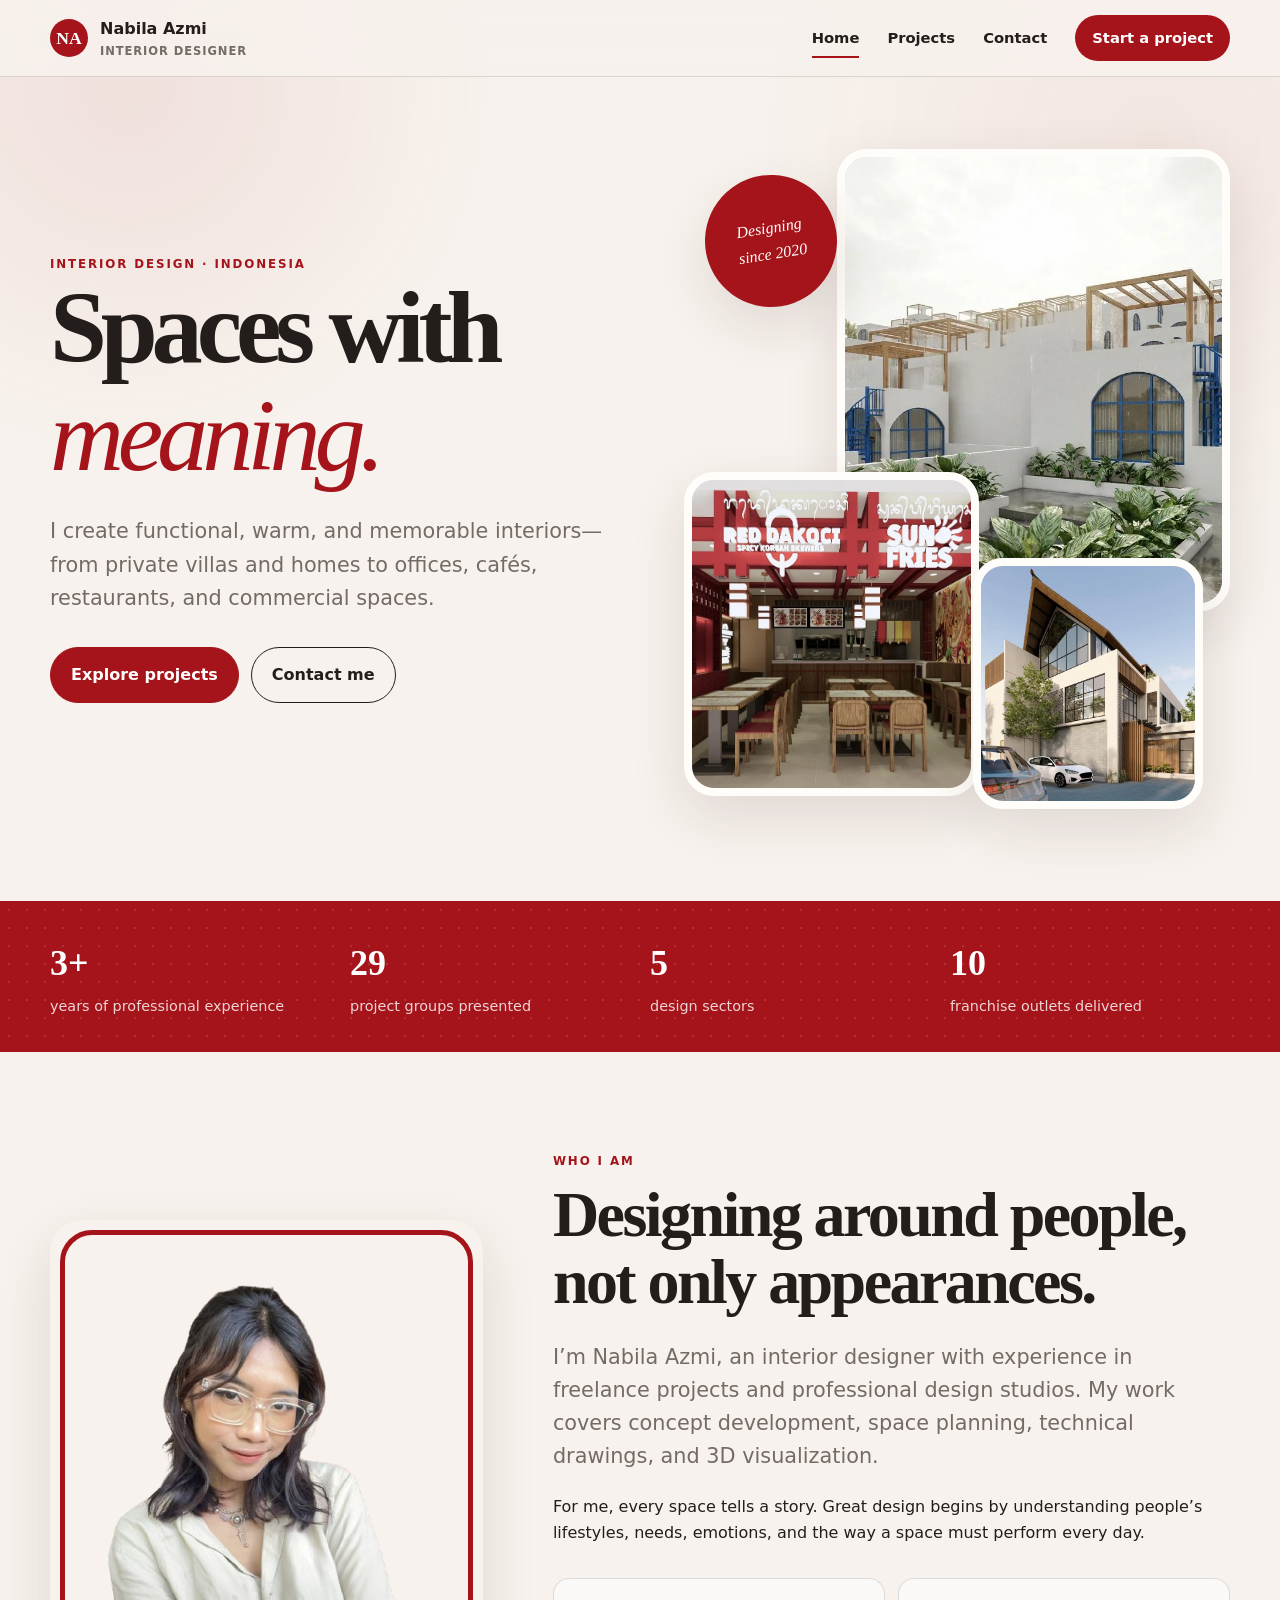
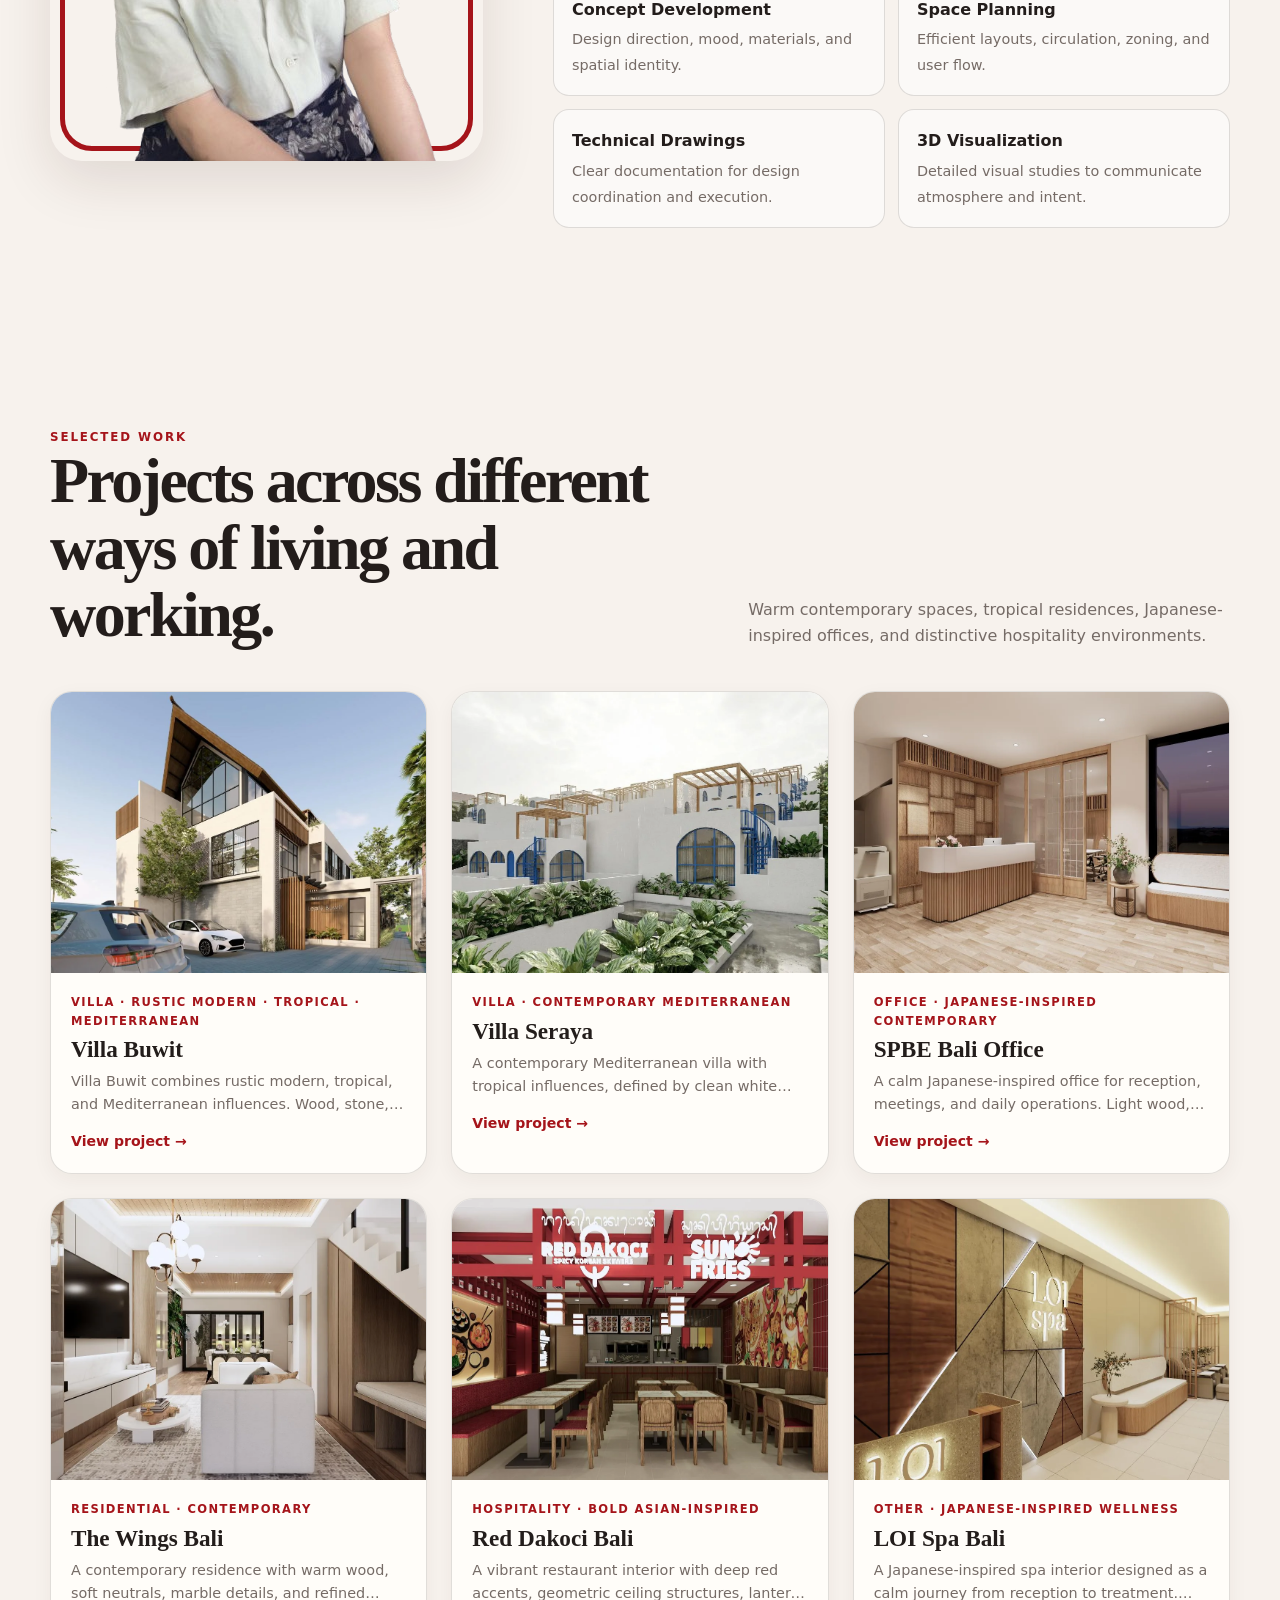
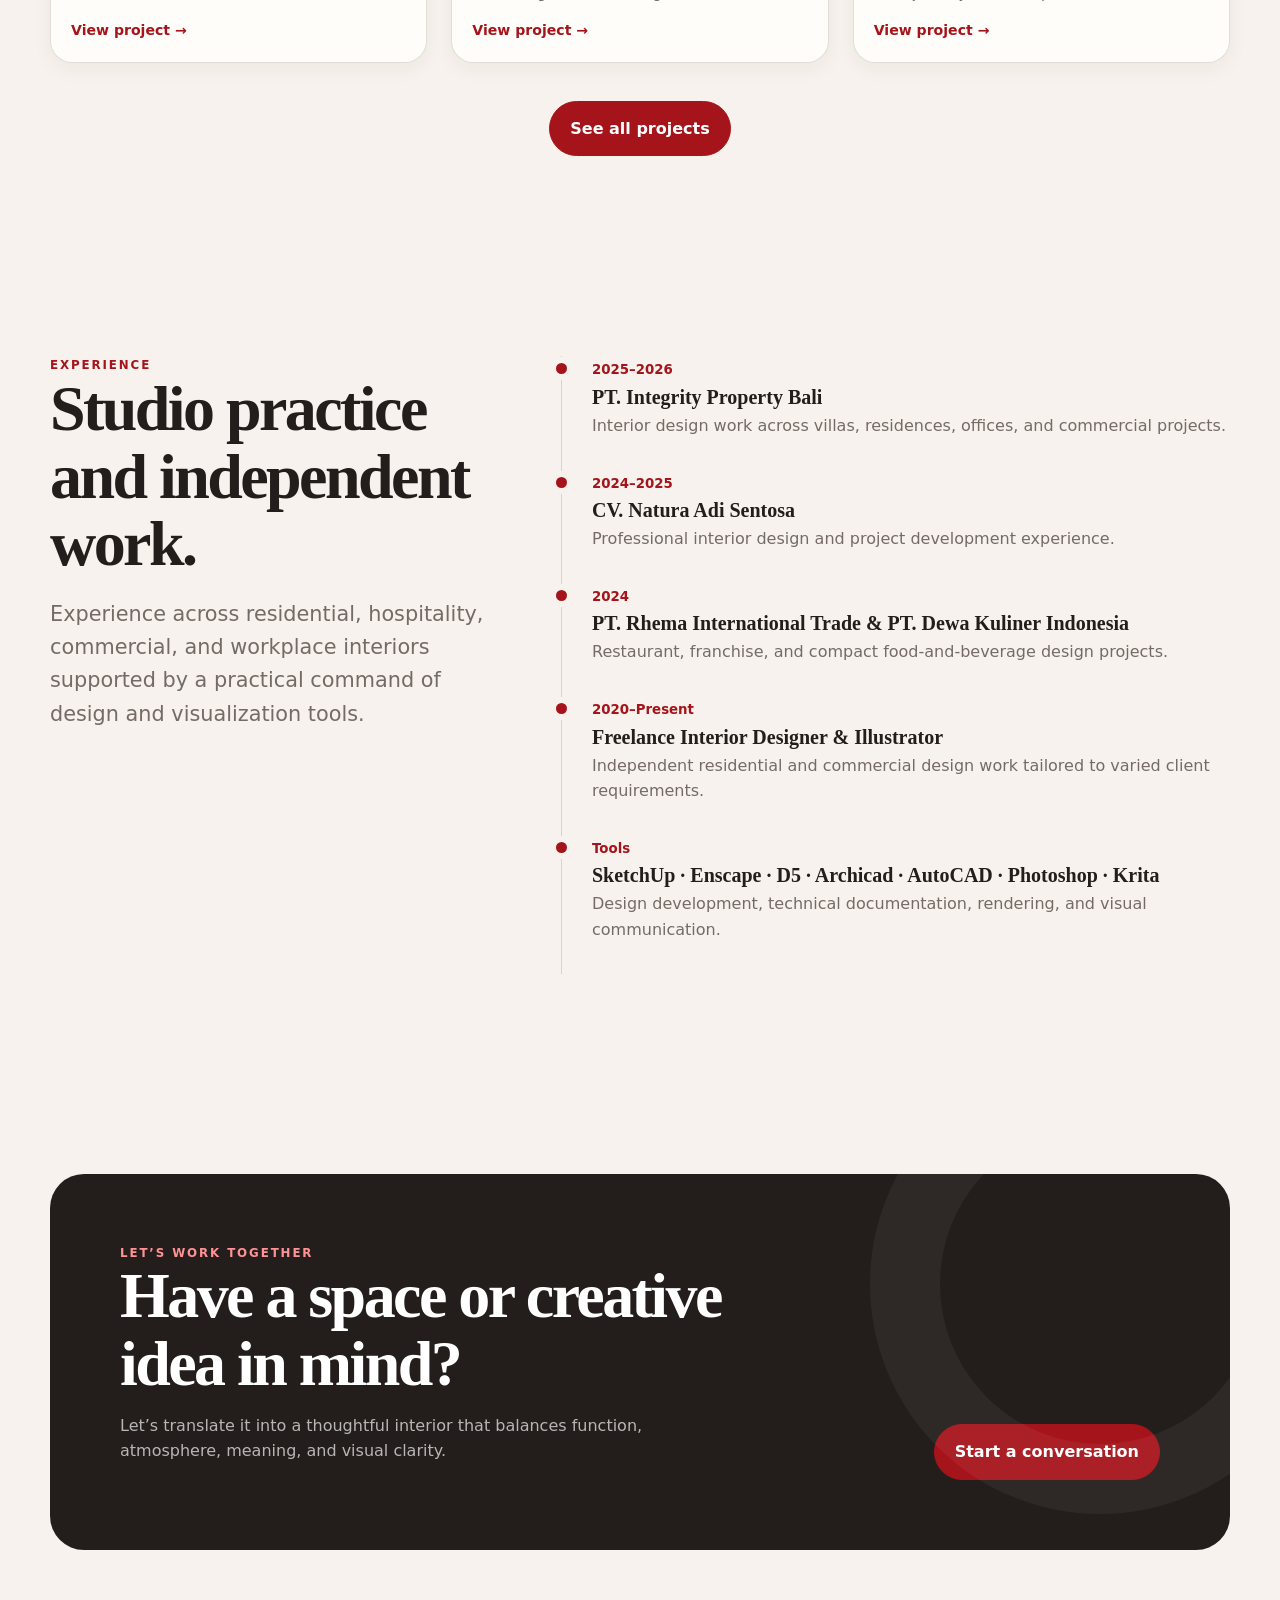
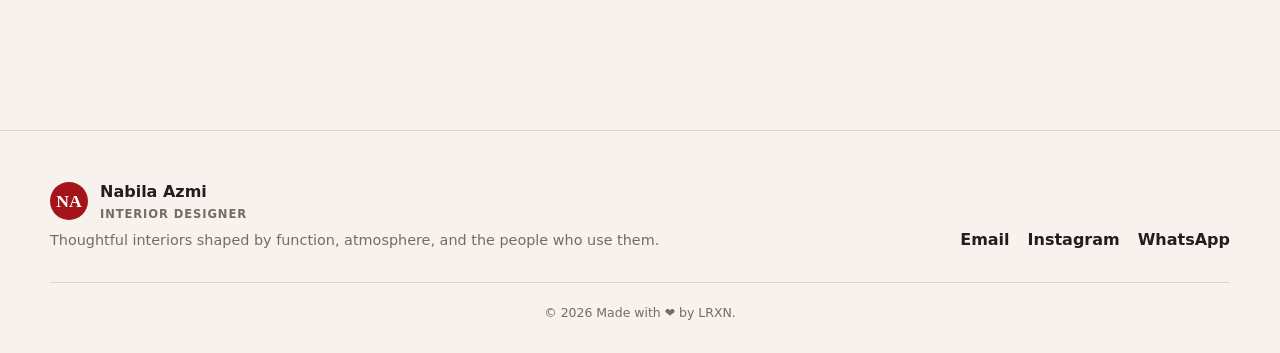
==== index.html @ 7361ea2a "Added new project images and updated README.md" ====
<!doctype html>
<html lang="en">
 <head>
  <meta charset="utf-8"/>
  <meta content="width=device-width,initial-scale=1" name="viewport"/>
  <meta content="Interior design portfolio of Nabila Azmi, featuring villa, residential, office, hospitality, and commercial projects." name="description"/>
  <meta content="#a5141a" name="theme-color"/>
  <title>
   Nabila Azmi — Interior Designer
  </title>
  <link href="/assets/styles.css" rel="stylesheet"/>
 </head>
 <body>
  <!-- Site header and navigation -->
  <header class="site-header">
   <div class="container nav">
    <a class="brand" href="/">
     <span class="brand-mark">
      NA
     </span>
     <span>
      Nabila Azmi
      <small>
       Interior Designer
      </small>
     </span>
    </a>
    <button aria-expanded="false" aria-label="Open navigation" class="menu-btn">
     ☰
    </button>
    <nav aria-label="Primary navigation" class="nav-links">
     <a aria-current="page" href="/">
      Home
     </a>
     <a href="/projects/">
      Projects
     </a>
     <a href="/contact/">
      Contact
     </a>
     <a class="nav-cta" href="/contact/">
      Start a project
     </a>
    </nav>
   </div>
  </header>
  <main>
   <!-- Hero -->
   <section class="hero">
    <div class="container hero-grid">
     <div class="hero-copy reveal">
      <div class="eyebrow">
       Interior design · Indonesia
      </div>
      <h1>
       Spaces with
       <em>
        meaning.
       </em>
      </h1>
      <p class="lead">
       I create functional, warm, and memorable interiors—from private villas and homes to offices, cafés, restaurants, and commercial spaces.
      </p>
      <div class="actions">
       <a class="btn btn-primary" href="/projects/">
        Explore projects
       </a>
       <a class="btn btn-ghost" href="/contact/">
        Contact me
       </a>
      </div>
     </div>
     <div class="hero-collage reveal">
      <div class="hero-card one">
       <img alt="Villa Seraya exterior" src="/assets/images/villa-seraya-01.webp"/>
      </div>
      <div class="hero-card two">
       <img alt="Red Dakoci restaurant" src="/assets/images/red-dakoci-bali-01.webp"/>
      </div>
      <div class="hero-card three">
       <img alt="Villa Buwit exterior" src="/assets/images/villa-buwit-01.webp"/>
      </div>
      <div class="hero-badge">
       Designing
       <br/>
       since 2020
      </div>
     </div>
    </div>
   </section>
   <!-- Dot Band -->
   <section class="dot-band">
    <div class="container stats">
     <div class="stat">
      <strong>
       3+
      </strong>
      <span>
       years of professional experience
      </span>
     </div>
     <div class="stat">
      <strong>
       29
      </strong>
      <span>
       project groups presented
      </span>
     </div>
     <div class="stat">
      <strong>
       5
      </strong>
      <span>
       design sectors
      </span>
     </div>
     <div class="stat">
      <strong>
       10
      </strong>
      <span>
       franchise outlets delivered
      </span>
     </div>
    </div>
   </section>
   <!-- Section -->
   <section class="section">
    <div class="container about-grid">
     <div class="portrait reveal">
      <img alt="Portrait of Nabila Azmi" src="/assets/images/nabila-profile-portrait.webp"/>
     </div>
     <div class="about-copy reveal">
      <div class="eyebrow">
       Who I am
      </div>
      <h2>
       Designing around people, not only appearances.
      </h2>
      <p class="lead">
       I’m Nabila Azmi, an interior designer with experience in freelance projects and professional design studios. My work covers concept development, space planning, technical drawings, and 3D visualization.
      </p>
      <p>
       For me, every space tells a story. Great design begins by understanding people’s lifestyles, needs, emotions, and the way a space must perform every day.
      </p>
      <div class="capabilities">
       <div class="capability">
        <strong>
         Concept Development
        </strong>
        <span>
         Design direction, mood, materials, and spatial identity.
        </span>
       </div>
       <div class="capability">
        <strong>
         Space Planning
        </strong>
        <span>
         Efficient layouts, circulation, zoning, and user flow.
        </span>
       </div>
       <div class="capability">
        <strong>
         Technical Drawings
        </strong>
        <span>
         Clear documentation for design coordination and execution.
        </span>
       </div>
       <div class="capability">
        <strong>
         3D Visualization
        </strong>
        <span>
         Detailed visual studies to communicate atmosphere and intent.
        </span>
       </div>
      </div>
     </div>
    </div>
   </section>
   <!-- Section -->
   <section class="section">
    <div class="container">
     <div class="section-head">
      <div>
       <div class="eyebrow">
        Selected work
       </div>
       <h2>
        Projects across different ways of living and working.
       </h2>
      </div>
      <p>
       Warm contemporary spaces, tropical residences, Japanese-inspired offices, and distinctive hospitality environments.
      </p>
     </div>
     <div class="project-grid">
      <article aria-label="View Villa Buwit" class="project-card reveal" data-open-project="villa-buwit" role="button" tabindex="0">
       <div class="project-media">
        <img alt="Villa Buwit interior design" loading="lazy" src="/assets/images/villa-buwit-01.webp"/>
       </div>
       <div class="project-body">
        <div class="project-meta">
         Villa · Rustic Modern · Tropical · Mediterranean
        </div>
        <h3>
         Villa Buwit
        </h3>
        <p>
         Villa Buwit combines rustic modern, tropical, and Mediterranean influences. Wood, stone, clean geometry, and a relaxed material palette create a warm home that sits comfortably within its natural setting.
        </p>
        <div class="view-link">
         View project →
        </div>
       </div>
      </article>
      <article aria-label="View Villa Seraya" class="project-card reveal" data-open-project="villa-seraya" role="button" tabindex="0">
       <div class="project-media">
        <img alt="Villa Seraya interior design" loading="lazy" src="/assets/images/villa-seraya-01.webp"/>
       </div>
       <div class="project-body">
        <div class="project-meta">
         Villa · Contemporary Mediterranean
        </div>
        <h3>
         Villa Seraya
        </h3>
        <p>
         A contemporary Mediterranean villa with tropical influences, defined by clean white architecture, blue arched openings, warm wood accents, and lush planting. The result is airy, serene, and resort-like.
        </p>
        <div class="view-link">
         View project →
        </div>
       </div>
      </article>
      <article aria-label="View SPBE Bali Office" class="project-card reveal" data-open-project="spbe-bali-office" role="button" tabindex="0">
       <div class="project-media">
        <img alt="SPBE Bali Office interior design" loading="lazy" src="/assets/images/spbe-bali-office-01.webp"/>
       </div>
       <div class="project-body">
        <div class="project-meta">
         Office · Japanese-inspired Contemporary
        </div>
        <h3>
         SPBE Bali Office
        </h3>
        <p>
         A calm Japanese-inspired office for reception, meetings, and daily operations. Light wood, soft neutrals, translucent partitions, integrated storage, curved forms, and panoramic glazing create order, openness, and functional privacy.
        </p>
        <div class="view-link">
         View project →
        </div>
       </div>
      </article>
      <article aria-label="View The Wings Bali" class="project-card reveal" data-open-project="the-wings-bali" role="button" tabindex="0">
       <div class="project-media">
        <img alt="The Wings Bali interior design" loading="lazy" src="/assets/images/the-wings-bali-01.webp"/>
       </div>
       <div class="project-body">
        <div class="project-meta">
         Residential · Contemporary
        </div>
        <h3>
         The Wings Bali
        </h3>
        <p>
         A contemporary residence with warm wood, soft neutrals, marble details, and refined lighting. Integrated storage, a geometric green feature wall, and the private pool build a clear indoor-outdoor relationship.
        </p>
        <div class="view-link">
         View project →
        </div>
       </div>
      </article>
      <article aria-label="View Red Dakoci Bali" class="project-card reveal" data-open-project="red-dakoci-bali" role="button" tabindex="0">
       <div class="project-media">
        <img alt="Red Dakoci Bali interior design" loading="lazy" src="/assets/images/red-dakoci-bali-01.webp"/>
       </div>
       <div class="project-body">
        <div class="project-meta">
         Hospitality · Bold Asian-inspired
        </div>
        <h3>
         Red Dakoci Bali
        </h3>
        <p>
         A vibrant restaurant interior with deep red accents, geometric ceiling structures, lantern-style lighting, murals, and timber finishes. Flexible table configurations and balanced neutral elements make the space energetic yet comfortable.
        </p>
        <div class="view-link">
         View project →
        </div>
       </div>
      </article>
      <article aria-label="View LOI Spa Bali" class="project-card reveal" data-open-project="loi-spa-bali" role="button" tabindex="0">
       <div class="project-media">
        <img alt="LOI Spa Bali interior design" loading="lazy" src="/assets/images/loi-spa-bali-01.webp"/>
       </div>
       <div class="project-body">
        <div class="project-meta">
         Other · Japanese-inspired Wellness
        </div>
        <h3>
         LOI Spa Bali
        </h3>
        <p>
         A Japanese-inspired spa interior designed as a calm journey from reception to treatment. Natural wood, textured stone, timber screens, concealed lighting, and softly separated treatment zones support comfort, privacy, and smooth circulation.
        </p>
        <div class="view-link">
         View project →
        </div>
       </div>
      </article>
     </div>
     <div class="actions" style="justify-content:center;margin-top:38px">
      <a class="btn btn-primary" href="/projects/">
       See all projects
      </a>
     </div>
    </div>
   </section>
   <!-- Section -->
   <section class="section">
    <div class="container experience">
     <div>
      <div class="eyebrow">
       Experience
      </div>
      <h2>
       Studio practice and independent work.
      </h2>
      <p class="lead">
       Experience across residential, hospitality, commercial, and workplace interiors supported by a practical command of design and visualization tools.
      </p>
     </div>
     <div class="timeline">
      <div class="timeline-item">
       <small>
        2025–2026
       </small>
       <h3>
        PT. Integrity Property Bali
       </h3>
       <p>
        Interior design work across villas, residences, offices, and commercial projects.
       </p>
      </div>
      <div class="timeline-item">
       <small>
        2024–2025
       </small>
       <h3>
        CV. Natura Adi Sentosa
       </h3>
       <p>
        Professional interior design and project development experience.
       </p>
      </div>
      <div class="timeline-item">
       <small>
        2024
       </small>
       <h3>
        PT. Rhema International Trade &amp; PT. Dewa Kuliner Indonesia
       </h3>
       <p>
        Restaurant, franchise, and compact food-and-beverage design projects.
       </p>
      </div>
      <div class="timeline-item">
       <small>
        2020–Present
       </small>
       <h3>
        Freelance Interior Designer &amp; Illustrator
       </h3>
       <p>
        Independent residential and commercial design work tailored to varied client requirements.
       </p>
      </div>
      <div class="timeline-item">
       <small>
        Tools
       </small>
       <h3>
        SketchUp · Enscape · D5 · Archicad · AutoCAD · Photoshop · Krita
       </h3>
       <p>
        Design development, technical documentation, rendering, and visual communication.
       </p>
      </div>
     </div>
    </div>
   </section>
   <!-- Section -->
   <section class="section">
    <div class="container cta-panel reveal">
     <div>
      <div class="eyebrow" style="color:#ff9295">
       Let’s work together
      </div>
      <h2>
       Have a space or creative idea in mind?
      </h2>
      <p>
       Let’s translate it into a thoughtful interior that balances function, atmosphere, meaning, and visual clarity.
      </p>
     </div>
     <div class="actions">
      <a class="btn btn-primary" href="/contact/">
       Start a conversation
      </a>
     </div>
    </div>
   </section>
  </main>
  <!-- Site footer -->
  <footer class="footer">
   <div class="container">
    <div class="footer-grid">
     <div>
      <a class="brand" href="/">
       <span class="brand-mark">
        NA
       </span>
       <span>
        Nabila Azmi
        <small>
         Interior Designer
        </small>
       </span>
      </a>
      <p>
       Thoughtful interiors shaped by function, atmosphere, and the people who use them.
      </p>
     </div>
     <div class="socials">
      <a href="mailto:nabilaazmidew770@gmail.com">
       Email
      </a>
      <a href="https://instagram.com/nbilaazmiii" rel="noreferrer" target="_blank">
       Instagram
      </a>
      <a href="https://wa.me/6281224965706" rel="noreferrer" target="_blank">
       WhatsApp
      </a>
     </div>
    </div>
    <div class="copyright">
     ©
     <span data-year="">
     </span>
     Made with ❤️ by <a href="https://www.instagram.com/larxion0/" target="_blank">LRXN</a>.
    </div>
   </div>
  </footer>
  <script src="/assets/projects.js">
  </script>
  <script src="/assets/script.js">
  </script>
 </body>
</html>
---- assets/styles.css ----
:root {
  --bg: #f7f2ed;
  --surface: #fffdf9;
  --text: #231d1b;
  --muted: #756b66;
  --accent: #a5141a;
  --accent-dark: #781014;
  --line: rgba(35,29,27,.14);
  --shadow: 0 20px 55px rgba(55,25,19,.12);
  --radius: 24px;
  --max: 1180px;
}

* {
  box-sizing:border-box
}

html {
  scroll-behavior:smooth
}

body {
  margin: 0;
  background: var(--bg);
  color: var(--text);
  font-family: Inter,ui-sans-serif,system-ui,-apple-system,BlinkMacSystemFont,"Segoe UI",sans-serif;
  line-height:1.6
}

body::before {
  content: "";
  position: fixed;
  inset: 0;
  pointer-events: none;
  z-index: -2;
  background:radial-gradient(circle at 10% 10%,rgba(165,20,26,.08),transparent 23rem),radial-gradient(circle at 90% 16%,rgba(165,20,26,.05),transparent 25rem)
}

a {
  color: inherit;
  text-decoration:none
}

img {
  max-width: 100%;
  display:block
}

.container {
  width: min(calc(100% - 40px),var(--max));
  margin-inline:auto
}

.eyebrow {
  text-transform: uppercase;
  letter-spacing: .16em;
  font-size: .74rem;
  font-weight: 800;
  color:var(--accent)
}

h1,h2,h3 {
  font-family: Georgia,"Times New Roman",serif;
  line-height: 1.05;
  margin:0
}

h1 {
  font-size: clamp(3.2rem,8vw,7.4rem);
  letter-spacing:-.06em
}

h2 {
  font-size: clamp(2.2rem,5vw,4rem);
  letter-spacing:-.04em
}

h3 {
  font-size:1.45rem
}

.lead {
  font-size: clamp(1.05rem,2vw,1.3rem);
  color: var(--muted);
  max-width:62ch
}

.section {
  padding:100px 0
}

.section-head {
  display: flex;
  align-items: end;
  justify-content: space-between;
  gap: 30px;
  margin-bottom:42px
}

.section-head p {
  max-width: 48ch;
  color: var(--muted);
  margin:0
}

.site-header {
  position: sticky;
  top: 0;
  z-index: 40;
  background: rgba(247,242,237,.86);
  backdrop-filter: blur(15px);
  border-bottom:1px solid var(--line)
}

.nav {
  height: 76px;
  display: flex;
  align-items: center;
  justify-content:space-between
}

.brand {
  display: flex;
  align-items: center;
  gap: 12px;
  font-weight:800
}

.brand-mark {
  width: 38px;
  height: 38px;
  border-radius: 50%;
  background: var(--accent);
  color: white;
  display: grid;
  place-items: center;
  font-family: Georgia,serif;
  font-size:1.1rem
}

.brand small {
  display: block;
  color: var(--muted);
  font-weight: 600;
  font-size: .72rem;
  letter-spacing: .08em;
  text-transform:uppercase
}

.nav-links {
  display: flex;
  align-items: center;
  gap: 28px;
  font-weight: 700;
  font-size:.92rem
}

.nav-links a {
  position:relative
}

.nav-links a::after {
  content: "";
  position: absolute;
  left: 0;
  right: 100%;
  bottom: -8px;
  height: 2px;
  background: var(--accent);
  transition:.25s
}

.nav-links a:hover::after,.nav-links a[aria-current="page"]::after {
  right:0
}

.nav-cta {
  background: var(--accent);
  color: white!important;
  padding: 11px 17px;
  border-radius:999px
}

.nav-cta::after {
  display:none
}

.menu-btn {
  display: none;
  background: none;
  border: 0;
  font-size:1.5rem
}

.hero {
  min-height: calc(100vh - 76px);
  display: grid;
  align-items: center;
  padding: 70px 0 90px;
  overflow:hidden
}

.hero-grid {
  display: grid;
  grid-template-columns: 1.02fr .98fr;
  gap: 65px;
  align-items:center
}

.hero h1 em {
  color: var(--accent);
  font-weight:400
}

.hero-copy p {
  margin:26px 0 32px
}

.actions {
  display: flex;
  gap: 12px;
  flex-wrap:wrap
}

.btn {
  display: inline-flex;
  align-items: center;
  justify-content: center;
  gap: 9px;
  padding: 14px 20px;
  border-radius: 999px;
  font-weight: 800;
  border: 1px solid var(--text);
  transition: .25s;
  cursor:pointer
}

.btn-primary {
  background: var(--accent);
  border-color: var(--accent);
  color:white
}

.btn:hover {
  transform: translateY(-2px);
  box-shadow:0 12px 25px rgba(72,28,24,.14)
}

.btn-ghost {
  background:transparent
}

.hero-collage {
  position: relative;
  height:min(67vw,660px)
}

.hero-card {
  position: absolute;
  border-radius: 30px;
  overflow: hidden;
  box-shadow: var(--shadow);
  border: 8px solid var(--surface);
  background:#ddd
}

.hero-card img {
  width: 100%;
  height: 100%;
  object-fit:cover
}

.hero-card.one {
  width: 72%;
  height: 70%;
  right: 0;
  top:0
}

.hero-card.two {
  width: 54%;
  height: 49%;
  left: 0;
  bottom:2%
}

.hero-card.three {
  width: 42%;
  height: 38%;
  right: 5%;
  bottom:0
}

.hero-badge {
  position: absolute;
  left: 4%;
  top: 4%;
  width: 132px;
  height: 132px;
  background: var(--accent);
  color: #fff;
  border-radius: 50%;
  display: grid;
  place-items: center;
  text-align: center;
  font-family: Georgia,serif;
  font-style: italic;
  transform: rotate(-9deg);
  box-shadow:var(--shadow)
}

.dot-band {
  background-color: var(--accent);
  background-image: radial-gradient(rgba(255,255,255,.12) 1px,transparent 1px);
  background-size: 18px 18px;
  color: #fff;
  padding:34px 0
}

.stats {
  display: grid;
  grid-template-columns: repeat(4,1fr);
  gap:20px
}

.stat strong {
  display: block;
  font-family: Georgia,serif;
  font-size:2.25rem
}

.stat span {
  opacity: .82;
  font-size:.9rem
}

.about-grid {
  display: grid;
  grid-template-columns: .78fr 1.22fr;
  gap: 70px;
  align-items:center
}

.portrait {
  position: relative;
}

.portrait::before {
  content: "";
  position: absolute;
  inset: 10px;
  border: 5px solid var(--accent);
  border-radius: 32px;
}

.portrait img {
  position: relative;
  border-radius: 32px;
  aspect-ratio: 4/5;
  object-fit: cover;
  filter: saturate(.85);
  box-shadow:var(--shadow)
}

.about-copy h2 {
  margin:10px 0 25px
}

.capabilities {
  display: grid;
  grid-template-columns: repeat(2,1fr);
  gap: 13px;
  margin-top:32px
}

.capability {
  padding: 18px;
  border: 1px solid var(--line);
  background: rgba(255,255,255,.55);
  border-radius:16px
}

.capability strong {
  display: block;
  margin-bottom:4px
}

.capability span {
  font-size: .9rem;
  color:var(--muted)
}

.project-grid {
  display: grid;
  grid-template-columns: repeat(3,1fr);
  gap:24px
}

.project-card {
  border: 1px solid var(--line);
  border-radius: 22px;
  overflow: hidden;
  background: var(--surface);
  box-shadow: 0 6px 20px rgba(50,30,24,.05);
  transition: .28s;
  cursor:pointer
}

.project-card:hover {
  transform: translateY(-6px);
  box-shadow:var(--shadow)
}

.project-media {
  aspect-ratio: 4/3;
  overflow: hidden;
  background:#ddd
}

.project-media img {
  width: 100%;
  height: 100%;
  object-fit: cover;
  transition:.5s
}

.project-card:hover .project-media img {
  transform:scale(1.04)
}

.project-body {
  padding:20px
}

.project-meta {
  font-size: .72rem;
  text-transform: uppercase;
  letter-spacing: .12em;
  color: var(--accent);
  font-weight: 800;
  margin-bottom:7px
}

.project-body p {
  color: var(--muted);
  font-size: .9rem;
  margin: 9px 0 0;
  display: -webkit-box;
  -webkit-line-clamp: 2;
  -webkit-box-orient: vertical;
  overflow:hidden
}

.view-link {
  margin-top: 14px;
  font-weight: 800;
  font-size: .88rem;
  color:var(--accent)
}

.experience {
  display: grid;
  grid-template-columns: .8fr 1.2fr;
  gap:65px
}

.timeline {
  border-left: 1px solid var(--line);
  padding-left:30px
}

.timeline-item {
  position: relative;
  padding:0 0 31px
}

.timeline-item::before {
  content: "";
  position: absolute;
  left: -36px;
  top: 7px;
  width: 11px;
  height: 11px;
  border-radius: 50%;
  background: var(--accent);
  box-shadow:0 0 0 6px var(--bg)
}

.timeline-item small {
  color: var(--accent);
  font-weight:800
}

.timeline-item h3 {
  font-size: 1.25rem;
  margin:5px 0
}

.timeline-item p {
  color: var(--muted);
  margin:0
}

.cta-panel {
  background: var(--text);
  color: white;
  border-radius: 34px;
  padding: clamp(35px,6vw,70px);
  display: grid;
  grid-template-columns: 1.2fr .8fr;
  gap: 30px;
  align-items: end;
  overflow: hidden;
  position:relative
}

.cta-panel::after {
  content: "";
  position: absolute;
  width: 320px;
  height: 320px;
  border: 70px solid rgba(255,255,255,.05);
  border-radius: 50%;
  right: -100px;
  top:-120px
}

.cta-panel p {
  color: rgba(255,255,255,.68);
  max-width:54ch
}

.cta-panel .actions {
  justify-content:flex-end
}

.cta-panel .btn {
  border-color: white;
  color:white
}

.cta-panel .btn-primary {
  border-color:var(--accent)
}

.page-hero {
  padding:95px 0 55px
}

.page-hero h1 {
  max-width:12ch
}

.page-hero .lead {
  margin-top:22px
}

.filters {
  display: flex;
  gap: 9px;
  flex-wrap: wrap;
  margin:30px 0
}

.filter-btn {
  border: 1px solid var(--line);
  background: var(--surface);
  padding: 10px 15px;
  border-radius: 999px;
  font-weight: 800;
  cursor:pointer
}

.filter-btn.active {
  background: var(--accent);
  color: #fff;
  border-color:var(--accent)
}

.project-toolbar {
  display: flex;
  justify-content: space-between;
  align-items: center;
  gap:20px
}

.search {
  min-width: 260px;
  border: 1px solid var(--line);
  border-radius: 999px;
  background: var(--surface);
  padding: 12px 17px;
  font:inherit
}

.results-count {
  color: var(--muted);
  font-size:.9rem
}

.dialog {
  width: min(1100px, calc(100vw - 32px));
  height: min(720px, calc(100dvh - 32px));
  max-height: none;
  padding: 0;
  border: 0;
  border-radius: 28px;
  background: var(--surface);
  box-shadow: 0 30px 100px rgba(0, 0, 0, 0.32);
  overflow: hidden;
}

.dialog::backdrop {
  background: rgba(24, 15, 14, 0.72);
  backdrop-filter: blur(4px);
}

html.dialog-open {
  overflow: hidden;
  overscroll-behavior: none;
}

body.dialog-open {
  position: fixed;
  inset: 0;
  width: 100%;
  overflow: hidden;
  overscroll-behavior: none;
}

.dialog-close {
  position: absolute;
  right: 15px;
  top: 15px;
  z-index: 3;
  width: 42px;
  height: 42px;
  border-radius: 50%;
  border: 0;
  background: rgba(255, 255, 255, 0.9);
  font-size: 1.35rem;
  cursor: pointer;
}

.dialog-layout {
  display: grid;
  grid-template-columns: minmax(0, 1.65fr) minmax(340px, 0.75fr);
  height: 100%;
  min-height: 0;
}

.dialog-gallery {
  display: flex;
  flex-direction: column;
  min-width: 0;
  min-height: 0;
  overflow: hidden;
  overscroll-behavior: contain;
  touch-action: none;
  background: #171311;
}

.dialog-main {
  flex: 1;
  min-width: 0;
  min-height: 0;
  display: grid;
  place-items: center;
  overflow: hidden;
  cursor: ns-resize;
}

.dialog-main img {
  width: 100%;
  height: 100%;
  object-fit: contain;
}

.thumbs {
  display: flex;
  flex-shrink: 0;
  gap: 7px;
  padding: 10px;
  overflow-x: auto;
  overflow-y: hidden;
  overscroll-behavior-inline: contain;
}

.thumb {
  width: 78px;
  height: 56px;
  flex: 0 0 auto;
  border: 2px solid transparent;
  padding: 0;
  border-radius: 8px;
  overflow: hidden;
  cursor: pointer;
  background: #333;
}

.thumb.active {
  border-color: #fff;
}

.thumb img {
  width: 100%;
  height: 100%;
  object-fit: cover;
}

.dialog-copy {
  display: grid;
  grid-template-rows: auto auto auto minmax(0, 1fr) auto;
  min-width: 0;
  min-height: 0;
  padding: 55px 36px 28px;
  overflow: hidden;
}

.dialog-copy h2 {
  font-size: clamp(2rem, 3vw, 2.5rem);
  line-height: 1;
  overflow-wrap: normal;
}

.dialog-copy p {
  min-height: 0;
  margin: 0;
  padding-right: 8px;
  overflow-y: auto;
  overflow-x: hidden;
  overscroll-behavior: contain;
  scrollbar-gutter: stable;
  touch-action: pan-y;
  color: var(--muted);
}

.dialog-style {
  display: inline-block;
  margin: 16px 0;
  padding: 7px 10px;
  background: rgba(165, 20, 26, 0.08);
  color: var(--accent);
  border-radius: 8px;
  font-size: 0.8rem;
  font-weight: 800;
}

.dialog-nav {
  display: flex;
  flex-shrink: 0;
  gap: 8px;
  margin-top: 0;
  padding-top: 20px;
  background: var(--surface);
}

.icon-btn {
  width: 44px;
  height: 44px;
  border-radius: 50%;
  border: 1px solid var(--line);
  background: transparent;
  cursor: pointer;
  font-size: 1.1rem;
}

.contact-grid {
  display: grid;
  grid-template-columns: .8fr 1.2fr;
  gap: 70px;
  align-items:start
}

.contact-grid-details {
  grid-template-columns: minmax(0, .9fr) minmax(360px, 1.1fr);
  align-items: stretch;
}

.contact-intro {
  padding: 24px 0;
}

.contact-panel {
  background: var(--surface);
  border: 1px solid var(--line);
  padding: 38px;
  border-radius: 26px;
  box-shadow: var(--shadow);
}

.contact-panel .contact-list {
  margin-bottom: 0;
}

.contact-panel .contact-item:first-child {
  border-top: 0;
}

.contact-panel .contact-item {
  padding-left: 0;
  padding-right: 0;
}

.contact-list {
  display: grid;
  gap: 18px;
  margin:30px 0
}

.contact-item {
  padding: 20px;
  border-top:1px solid var(--line)
}

.contact-item span {
  display: block;
  color: var(--muted);
  font-size:.85rem
}

.contact-item a,.contact-item strong {
  font-weight: 800;
  font-size:1.08rem
}

.contact-form {
  background: var(--surface);
  border: 1px solid var(--line);
  padding: 32px;
  border-radius: 26px;
  box-shadow:var(--shadow)
}

.field-grid {
  display: grid;
  grid-template-columns: repeat(2,1fr);
  gap:17px
}

.field {
  display: grid;
  gap: 7px;
  margin-bottom:17px
}

.field.full {
  grid-column:1/-1
}

.field label {
  font-weight: 800;
  font-size:.86rem
}

.field input,.field textarea,.field select {
  width: 100%;
  border: 1px solid var(--line);
  background: #fff;
  padding: 13px 14px;
  border-radius: 12px;
  font:inherit
}

.field textarea {
  min-height: 155px;
  resize:vertical
}

.form-note {
  font-size: .82rem;
  color: var(--muted);
  margin-top:14px
}

.footer {
  padding: 48px 0 30px;
  border-top: 1px solid var(--line);
  margin-top:80px
}

.footer-grid {
  display: flex;
  align-items: flex-end;
  justify-content: space-between;
  gap:30px
}

.footer p {
  color: var(--muted);
  font-size: .9rem;
  margin:6px 0 0
}

.socials {
  display: flex;
  gap: 18px;
  font-weight:800
}

.copyright {
  text-align: center;
  color: var(--muted);
  font-size: .78rem;
  border-top: 1px solid var(--line);
  padding-top: 20px;
  margin-top:30px
}

.reveal {
  opacity: 0;
  transform: translateY(20px);
  transition:.7s
}

.reveal.visible {
  opacity: 1;
  transform:none
}

.empty-state {
  grid-column: 1/-1;
  padding: 60px;
  text-align: center;
  border: 1px dashed var(--line);
  border-radius: 22px;
  color:var(--muted)
}

@media(max-width:900px) {
  .hero-grid,.about-grid,.experience,.contact-grid,.cta-panel,.dialog-layout {
    grid-template-columns:1fr
  }
  .hero {
    min-height:auto
  }
  .hero-copy {
    padding-top:30px
  }
  .hero-collage {
    height:600px
  }
  .stats {
    grid-template-columns:repeat(2,1fr)
  }
  .project-grid {
    grid-template-columns:repeat(2,1fr)
  }
  .cta-panel .actions {
    justify-content:flex-start
  }
  .dialog {
    width: calc(100vw - 20px);
    height: calc(100dvh - 20px);
  }
  .dialog-layout {
    display: grid;
    grid-template-columns: 1fr;
    grid-template-rows: minmax(280px, 52vh) minmax(0, 1fr);
  }
  .dialog-main {
    min-height: 0;
  }
  .dialog-copy {
    padding: 34px 24px 24px;
  }
  .dialog-copy h2 {
    font-size: 2rem;
  }
  .contact-grid {
    gap:40px
  }
  .contact-panel {
    padding: 28px;
  }
}

@media(max-width:700px) {
  .container {
    width:min(calc(100% - 26px),var(--max))
  }
  .section {
    padding:72px 0
  }
  .nav-links {
    position: absolute;
    top: 76px;
    left: 0;
    right: 0;
    background: var(--surface);
    padding: 25px;
    display: none;
    flex-direction: column;
    align-items: flex-start;
    border-bottom:1px solid var(--line)
  }
  .nav-links.open {
    display:flex
  }
  .menu-btn {
    display:block
  }
  .hero h1 {
    font-size:clamp(3.4rem,16vw,5.3rem)
  }
  .hero-collage {
    height:470px
  }
  .hero-badge {
    width: 96px;
    height: 96px;
    font-size:.82rem
  }
  .section-head {
    display:block
  }
  .section-head p {
    margin-top:16px
  }
  .project-grid {
    grid-template-columns:1fr
  }
  .project-toolbar {
    display:block
  }
  .search {
    width: 100%;
    min-width: 0;
    margin-top:12px
  }
  .field-grid {
    grid-template-columns:1fr
  }
  .footer-grid {
    display:block
  }
  .socials {
    margin-top:20px
  }
  .capabilities {
    grid-template-columns:1fr
  }
}


/* --------------------------------------------------------------------------
   Editable project placeholder
   -------------------------------------------------------------------------- */
.placeholder-card {
  border: 2px dashed var(--accent);
  background: color-mix(in srgb, var(--accent) 4%, var(--surface));
}

.placeholder-card .project-media {
  background: color-mix(in srgb, var(--accent) 8%, var(--surface));
}

.placeholder-badge {
  display: inline-flex;
  align-items: center;
  width: fit-content;
  margin-top: 8px;
  padding: 5px 9px;
  border: 1px solid currentColor;
  border-radius: 999px;
  font-size: 0.72rem;
  font-weight: 700;
  letter-spacing: 0.06em;
  text-transform: uppercase;
}

/* --------------------------------------------------------------------------
   Read-only website text
   Prevent static interface copy from showing a caret or being selected.
   Form controls remain editable so search and contact fields still work.
   -------------------------------------------------------------------------- */
body,
body *:not(input):not(textarea):not(select):not(option) {
  -webkit-user-select: none;
  user-select: none;
  caret-color: transparent;
}

input,
textarea,
select,
option,
[contenteditable="true"] {
  -webkit-user-select: text;
  user-select: text;
  caret-color: auto;
}

img,
svg {
  -webkit-user-drag: none;
  user-drag: none;
}
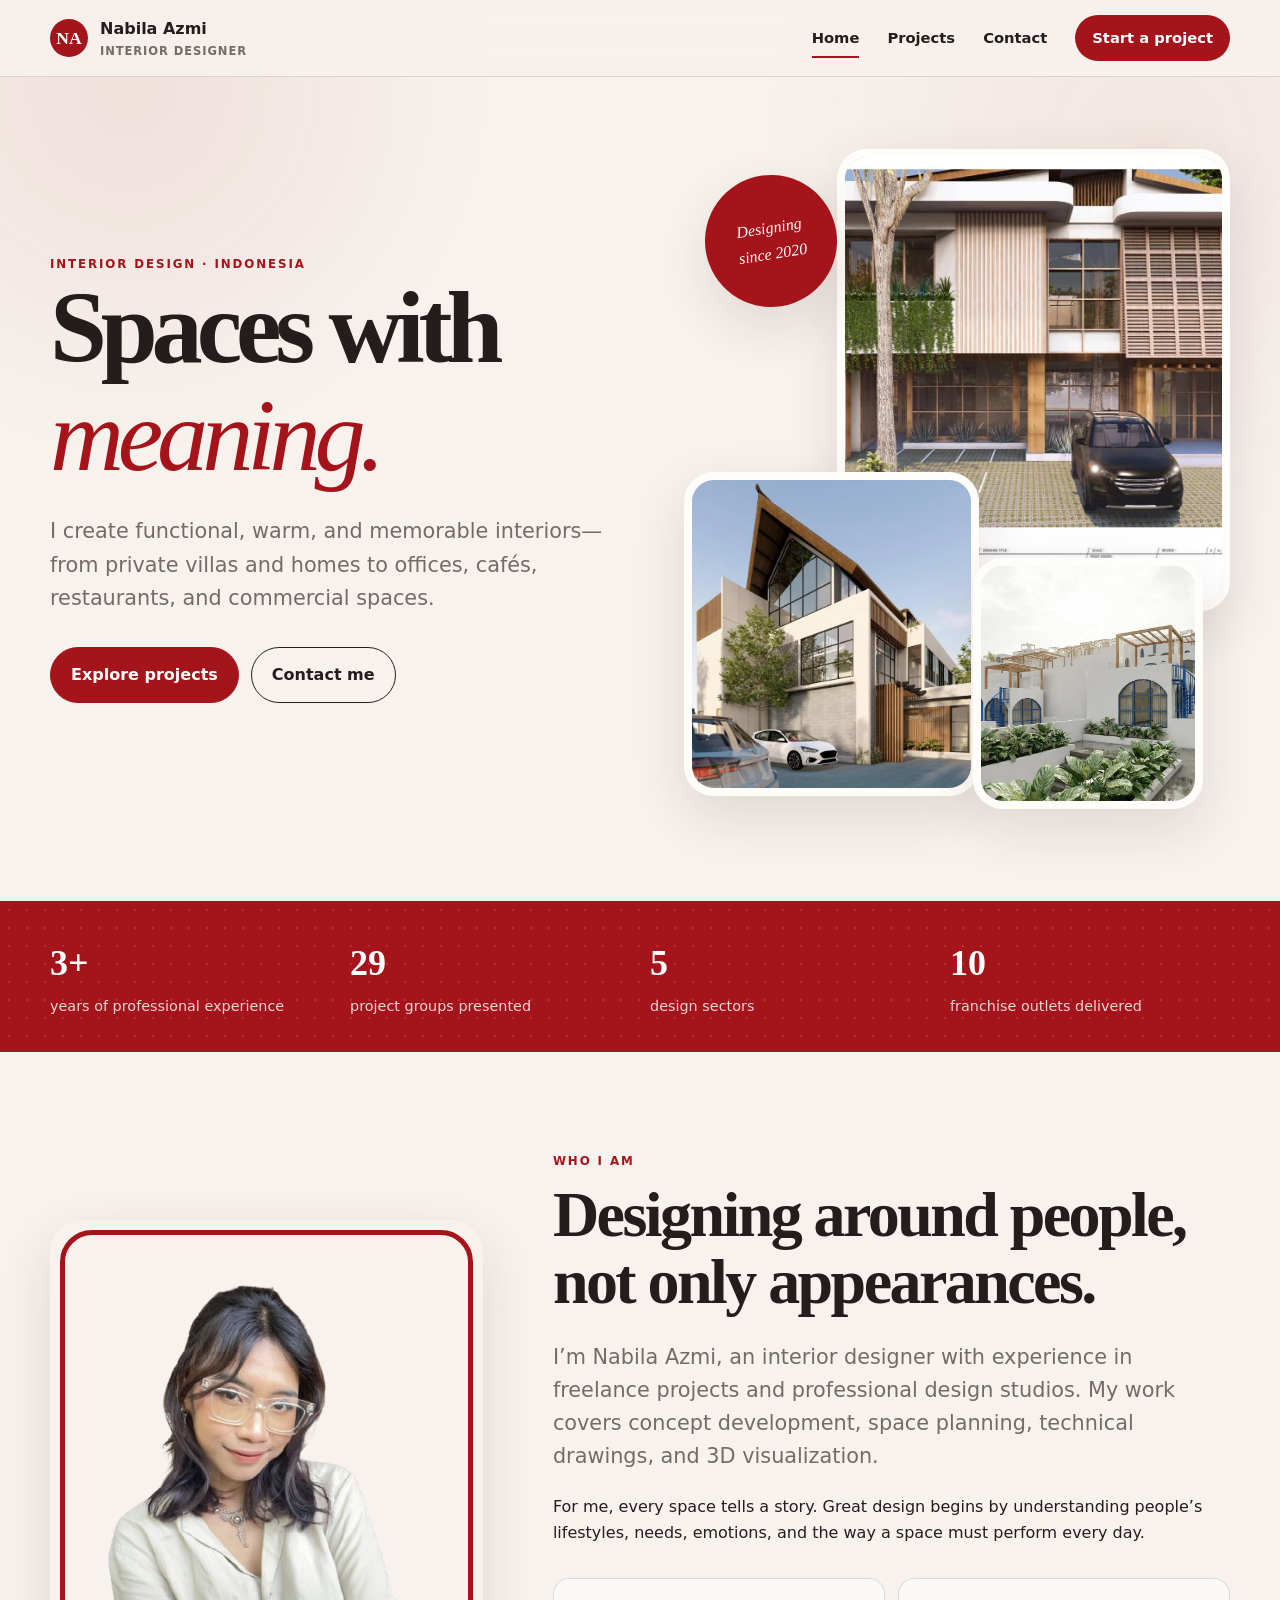
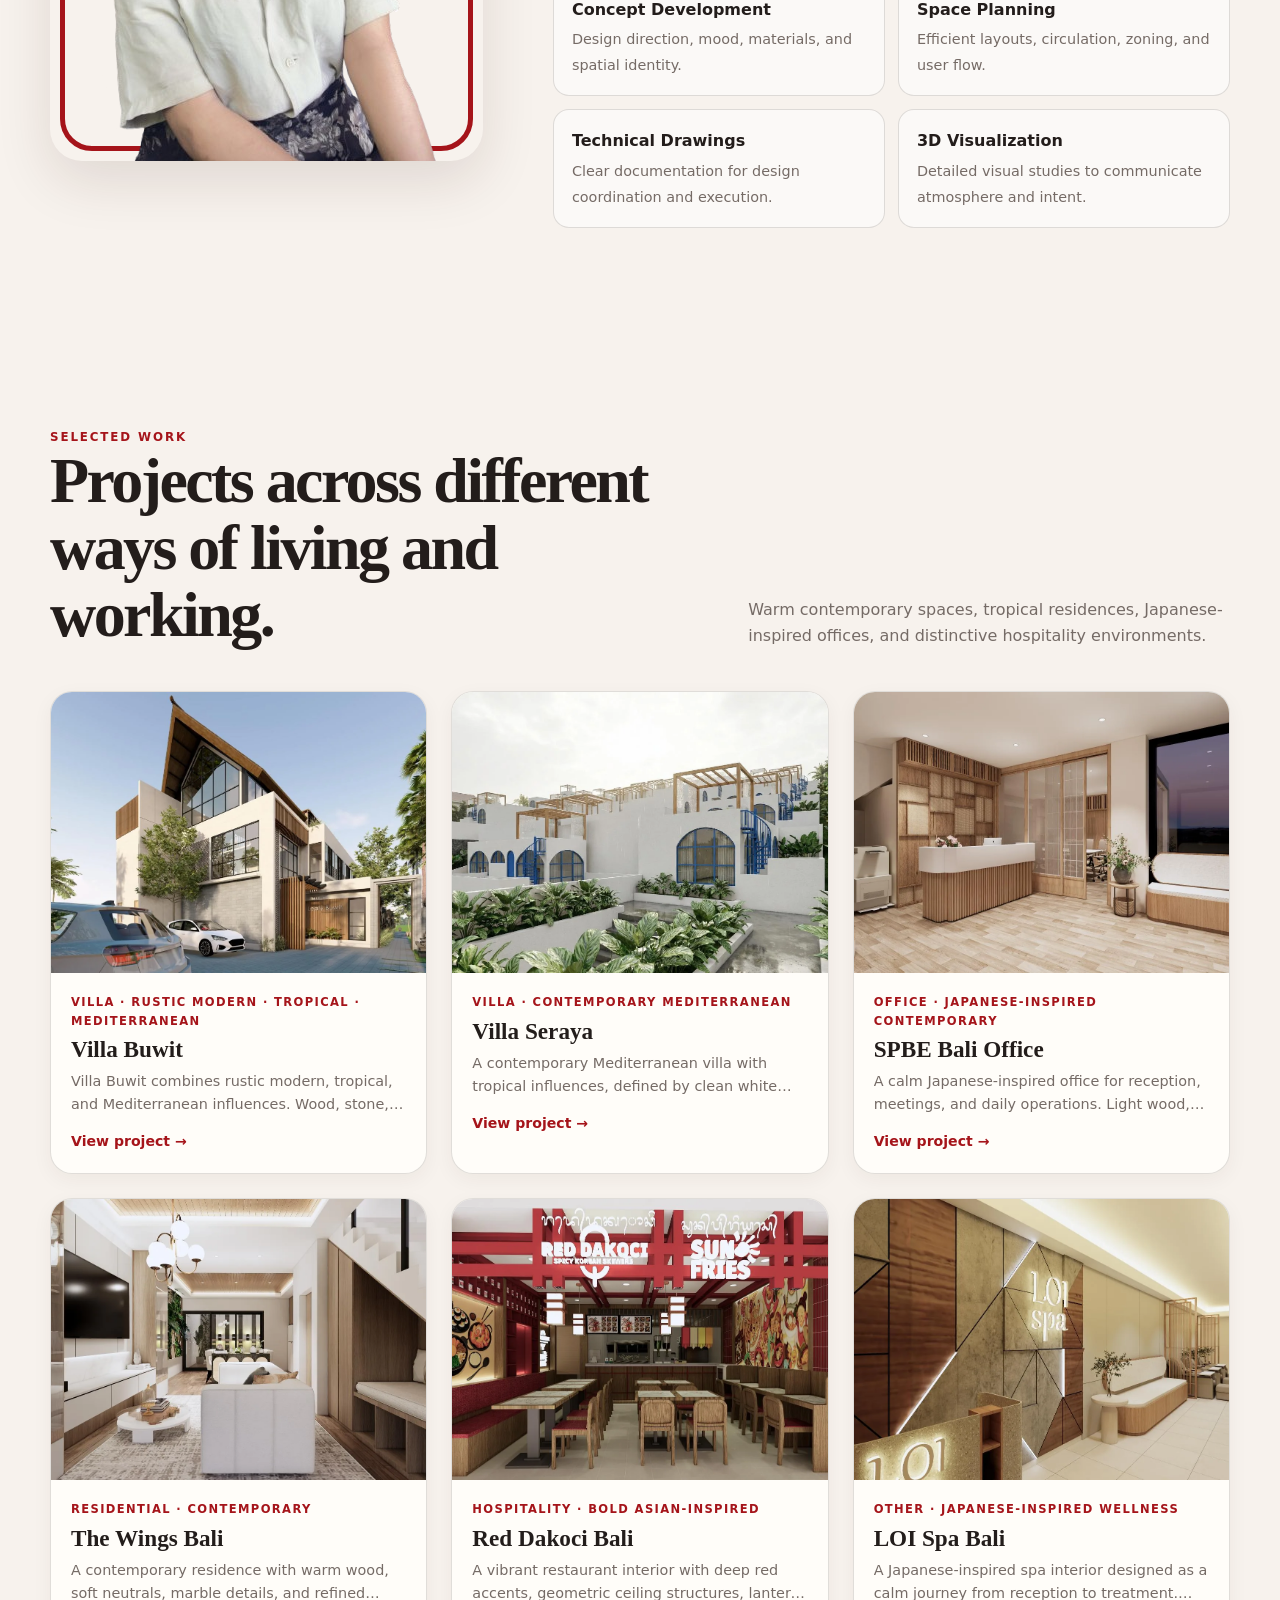
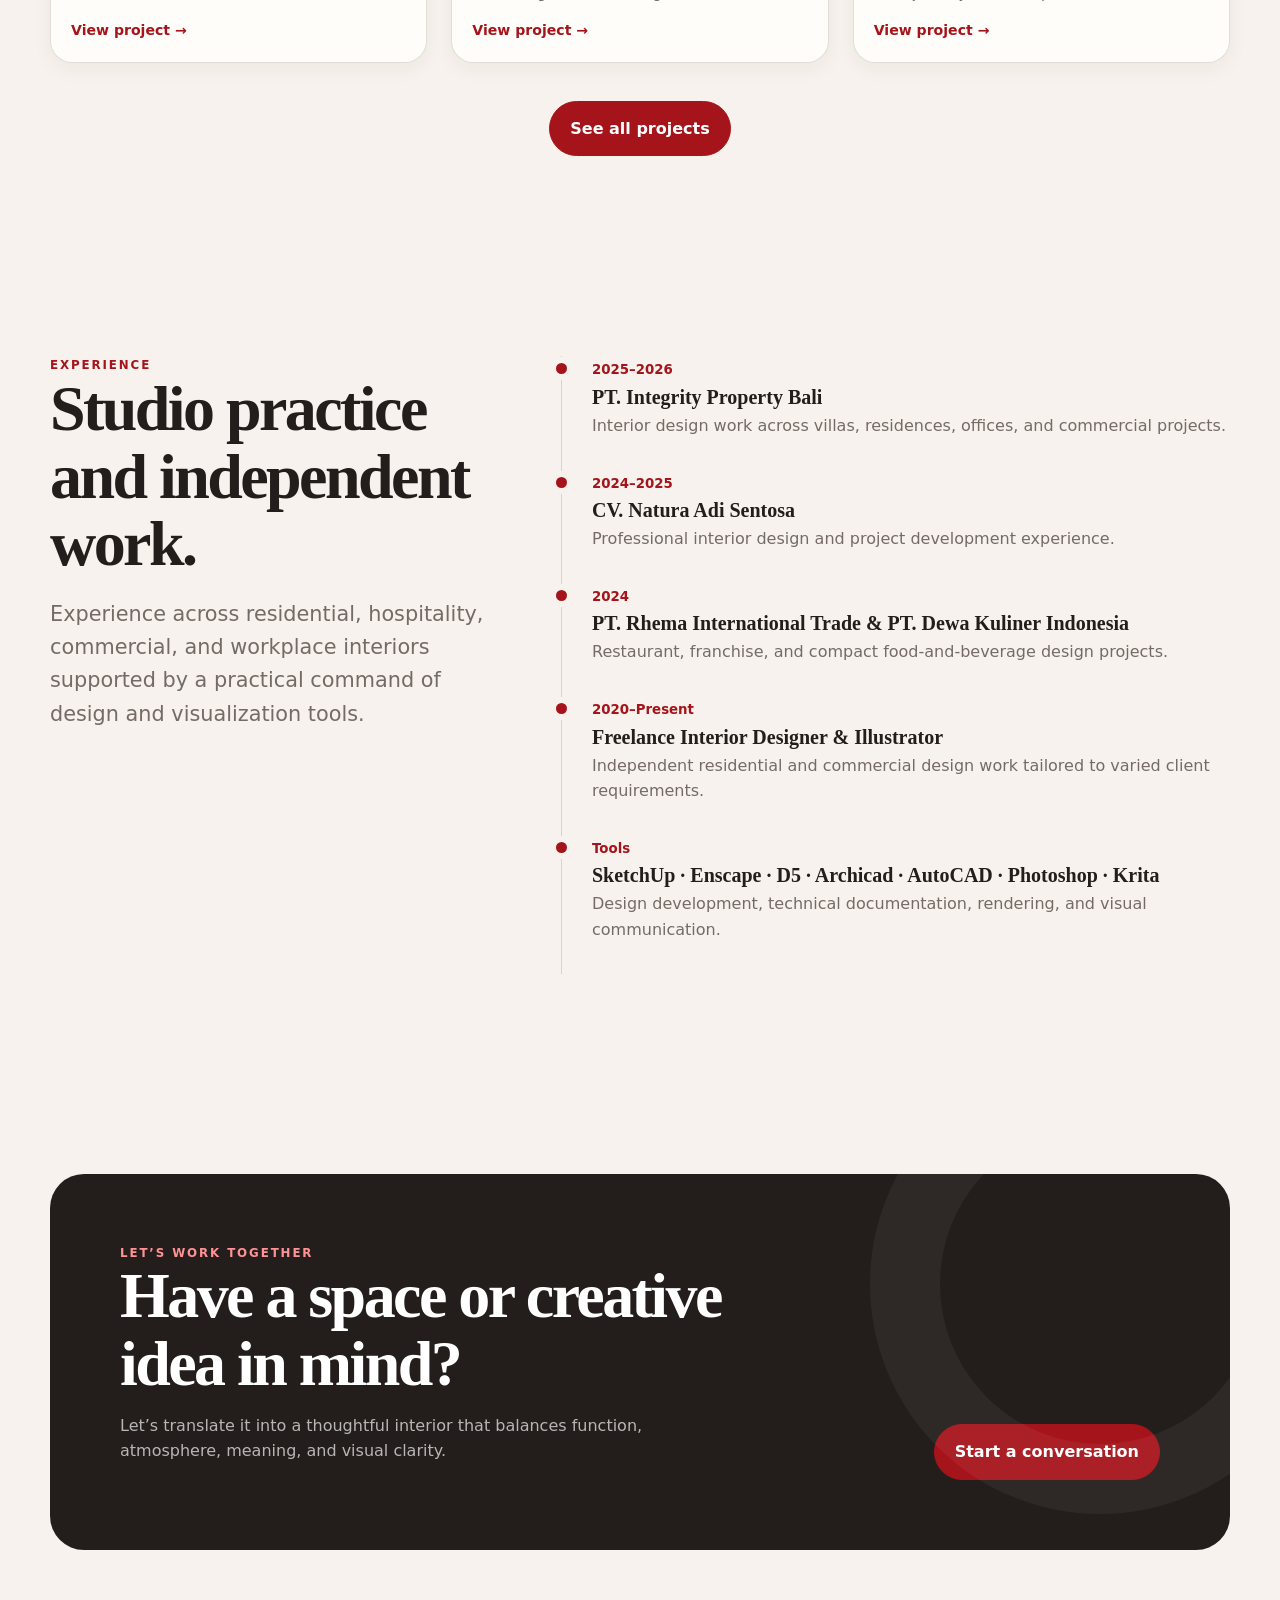
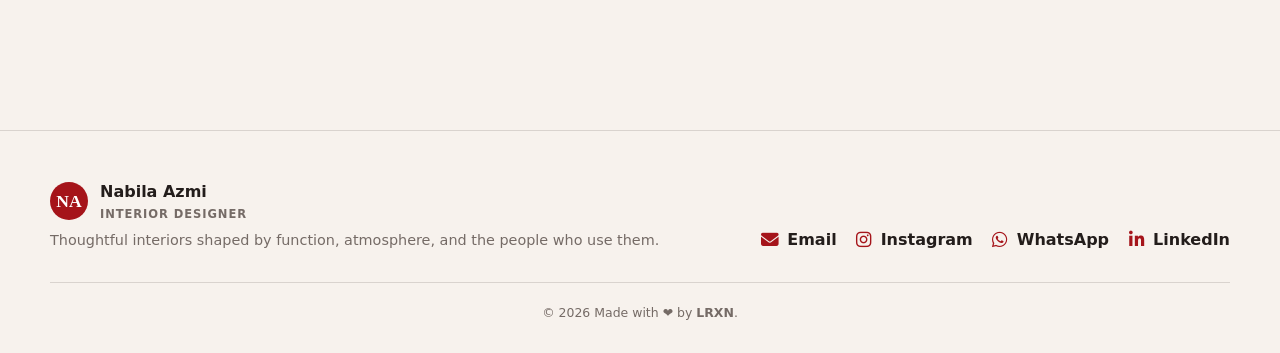
==== commit 8ff8dc57: "Modifying and adding new lines." ====
--- a/index.html
+++ b/index.html
@@ -9,6 +9,10 @@
    Nabila Azmi — Interior Designer
   </title>
   <link href="/assets/styles.css" rel="stylesheet"/>
+  <link
+   href="https://cdn.jsdelivr.net/npm/@fortawesome/fontawesome-free@6.7.2/css/all.min.css"
+   rel="stylesheet"
+  />
  </head>
  <body>
   <!-- Site header and navigation -->
@@ -435,15 +439,22 @@
        Thoughtful interiors shaped by function, atmosphere, and the people who use them.
       </p>
      </div>
-     <div class="socials">
-      <a href="mailto:nabilaazmidew770@gmail.com">
-       Email
-      </a>
-      <a href="https://instagram.com/nbilaazmiii" rel="noreferrer" target="_blank">
-       Instagram
-      </a>
-      <a href="https://wa.me/6281224965706" rel="noreferrer" target="_blank">
-       WhatsApp
+     <div aria-label="Social links" class="socials">
+      <a aria-label="Send Nabila an email" href="mailto:nabilaazmidew770@gmail.com">
+       <i aria-hidden="true" class="fa-solid fa-envelope"></i>
+       <span>Email</span>
+      </a>
+      <a aria-label="Visit Nabila's Instagram" href="https://instagram.com/nbilaazmiii" rel="noopener noreferrer" target="_blank">
+       <i aria-hidden="true" class="fa-brands fa-instagram"></i>
+       <span>Instagram</span>
+      </a>
+      <a aria-label="Contact Nabila on WhatsApp" href="https://wa.me/6281224965706" rel="noopener noreferrer" target="_blank">
+       <i aria-hidden="true" class="fa-brands fa-whatsapp"></i>
+       <span>WhatsApp</span>
+      </a>
+      <a aria-label="Visit Nabila's LinkedIn profile" href="https://www.linkedin.com/in/nabila-azmi-10a50522a/" rel="noopener noreferrer" target="_blank">
+       <i aria-hidden="true" class="fa-brands fa-linkedin-in"></i>
+       <span>LinkedIn</span>
       </a>
      </div>
     </div>
--- a/assets/styles.css
+++ b/assets/styles.css
@@ -1096,3 +1096,62 @@
   -webkit-user-drag: none;
   user-drag: none;
 }
+
+/* --------------------------------------------------------------------------
+   Font Awesome social and contact icons
+   -------------------------------------------------------------------------- */
+.socials {
+  display: flex;
+  flex-wrap: wrap;
+  align-items: center;
+  gap: 18px;
+  font-weight: 800;
+}
+
+.socials a {
+  display: inline-flex;
+  align-items: center;
+  gap: 8px;
+  transition:
+    color 0.2s ease,
+    transform 0.2s ease;
+}
+
+.socials a:hover {
+  color: var(--accent);
+  transform: translateY(-2px);
+}
+
+.socials i {
+  width: 18px;
+  color: var(--accent);
+  font-size: 1.1rem;
+  text-align: center;
+}
+
+.contact-item span {
+  display: flex;
+  align-items: center;
+  gap: 8px;
+}
+
+.contact-item span i {
+  width: 18px;
+  color: var(--accent);
+  font-size: 1rem;
+  text-align: center;
+}
+
+.contact-item a {
+  overflow-wrap: anywhere;
+}
+
+.copyright a {
+  font-weight: 700;
+  transition: color 0.2s ease;
+}
+
+.copyright a:hover {
+  color: var(--accent);
+}
+
